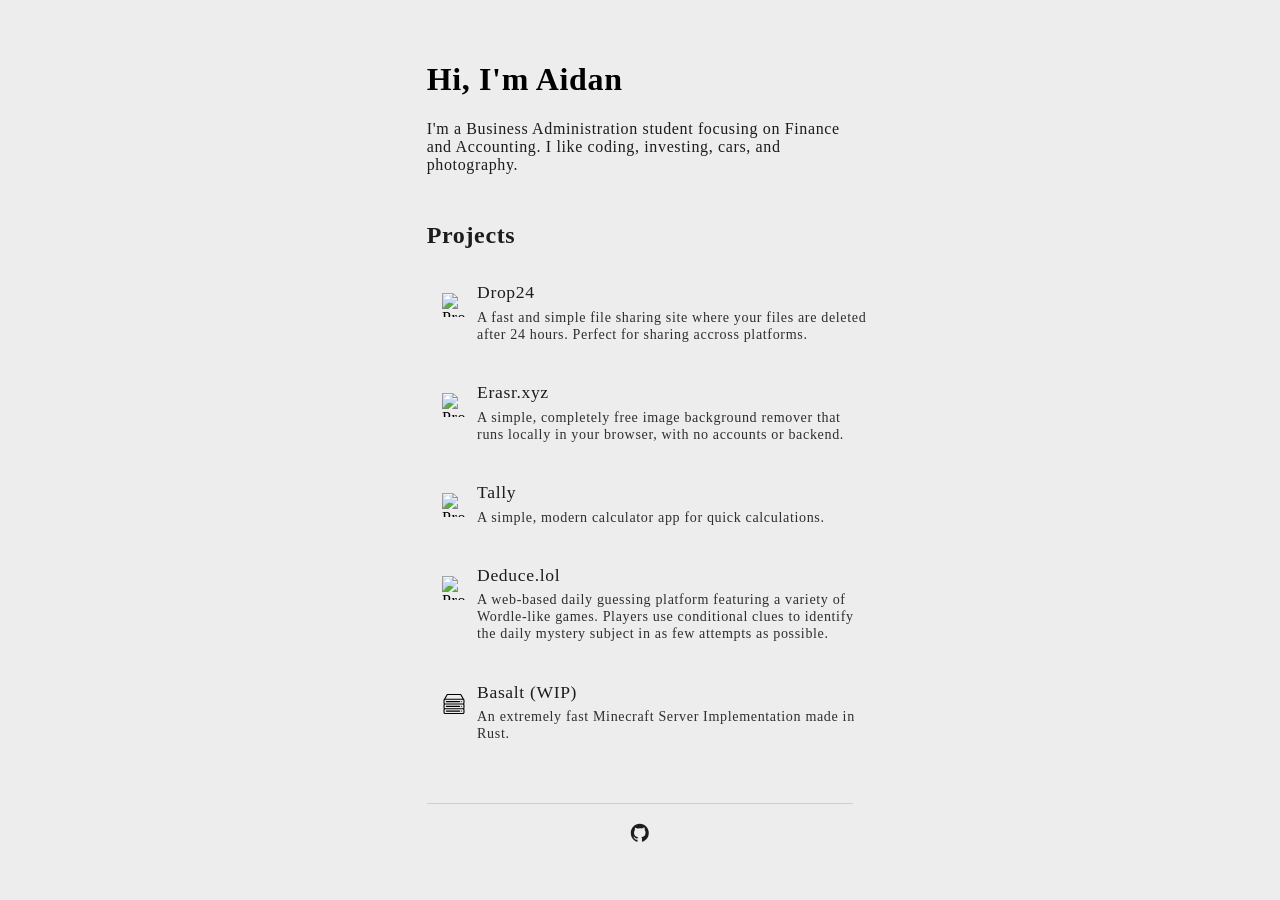
==== index.html @ 8d6f29f3 "Update project icon and remove resume link" ====
<!doctype html>
<html lang="en">
<head>
	<meta charset="UTF-8" />
	<meta name="viewport" content="width=device-width, initial-scale=1.0" />
	<title>Aidan Lando</title>
	<link rel="stylesheet" href="styles.css" />
</head>
<body>
	<header class="container">
		<h1>Hi, I'm Aidan</h1>
		<p class="description">I'm a Business Administration student focusing on Finance and Accounting. I like coding, investing, cars, and photography.</p>
    </header>

    <section class="container">
        <h2>Projects</h2>
		<ul class="project-list">
			<li class="project-item" onclick="location.href='https://drop24.app';" style="cursor: pointer;">
				<img class="project-icon" src="https://drop24.app/favicon.png" alt="Project icon" />
				<div class="project-text">
					<span class="project-name">Drop24</span>
					<p class="project-description">A fast and simple file sharing site where your files are deleted after 24 hours. Perfect for sharing accross platforms.</p>
				</div>
			</li>
			<li class="project-item" onclick="location.href='https://erasr.xyz';" style="cursor: pointer;">
				<img class="project-icon" src="https://erasr.xyz/favicon.svg" alt="Project icon" />
				<div class="project-text">
					<span class="project-name">Erasr.xyz</span>
					<p class="project-description">A simple, completely free image background remover that runs locally in your browser, with no accounts or backend.</p>
				</div>
			</li>
			<li class="project-item" onclick="location.href='https://aidan846.github.io/tally';" style="cursor: pointer;">
				<img class="project-icon" src="https://aidan846.github.io/tally/icon.svg" alt="Project icon" />
				<div class="project-text">
					<span class="project-name">Tally</span>
					<p class="project-description">A simple, modern calculator app for quick calculations.</p>
				</div>
			</li>
			<li class="project-item" onclick="location.href='https://deduce.lol';" style="cursor: pointer;">
				<img class="project-icon" src="https://deduce.lol/icon.png" alt="Project icon" />
				<div class="project-text">
					<span class="project-name">Deduce.lol</span>
					<p class="project-description">A web-based daily guessing platform featuring a variety of Wordle-like games. Players use conditional clues to identify the daily mystery subject in as few attempts as possible.</p>
				</div>
			</li>
			<li class="project-item" onclick="location.href='https://github.com/aidan846/Basalt';" style="cursor: pointer;">
				<img class="project-icon" src="icons/server.svg" alt="Project icon" />
				<div class="project-text">
					<span class="project-name">Basalt (WIP)</span>
					<p class="project-description">An extremely fast Minecraft Server Implementation made in Rust.</p>
				</div>
			</li>
        </ul>

        <br>
		<!--
        <div class="info-grid">
			<div>
				<h3 class="mini-heading">Skills</h3>
				<ul class="simple-list">
					<li>HTML/CSS</li>
					<li>Python</li>
					<li>Dynamics CRM & BC</li>
					<li>Financial Modeling</li>
					<li>Data Analysis</li>
				</ul>
			</div>
			<div>
				<h3 class="mini-heading">Certifications</h3>
				<ul class="simple-list">
					<li>Google Workspace</li>
					<li>Excel</li>
					<li>Intuit QuickBooks</li>
				</ul>
			</div>
		</div>
		-->
		
        <hr>

		<nav class="social-links" aria-label="External links">
			<a class="social-link" href="https://github.com/aidan846" target="_blank" rel="noopener noreferrer" aria-label="GitHub profile">
				<svg viewBox="0 0 24 24" role="img" aria-hidden="true">
					<path fill="currentColor" d="M12 2C6.48 2 2 6.59 2 12.25c0 4.53 2.87 8.38 6.84 9.74.5.1.68-.22.68-.49 0-.24-.01-1.04-.01-1.88-2.78.62-3.37-1.21-3.37-1.21-.46-1.2-1.11-1.52-1.11-1.52-.91-.64.07-.63.07-.63 1 .07 1.53 1.06 1.53 1.06.9 1.58 2.35 1.12 2.92.86.09-.67.35-1.12.63-1.37-2.22-.26-4.56-1.14-4.56-5.06 0-1.12.39-2.03 1.03-2.75-.1-.26-.45-1.3.1-2.72 0 0 .84-.28 2.75 1.05A9.32 9.32 0 0 1 12 6.84c.85 0 1.71.12 2.51.35 1.9-1.33 2.74-1.05 2.74-1.05.56 1.42.21 2.46.1 2.72.64.72 1.03 1.63 1.03 2.75 0 3.93-2.35 4.8-4.58 5.05.36.32.67.93.67 1.88 0 1.36-.01 2.45-.01 2.79 0 .27.18.59.69.49A10.25 10.25 0 0 0 22 12.25C22 6.59 17.52 2 12 2Z"/>
				</svg>
			</a>
			<!--<a class="social-link" href="#" aria-label="Resume">
				<svg viewBox="0 0 24 24" role="img" aria-hidden="true">
					<path fill="currentColor" d="M7 2h7l5 5v13a2 2 0 0 1-2 2H7a2 2 0 0 1-2-2V4a2 2 0 0 1 2-2Zm6 1.5V8h4.5L13 3.5ZM9 11h6v1.5H9V11Zm0 3h6v1.5H9V14Zm0 3h4v1.5H9V17Z"/>
				</svg>
			</a> -->
		</nav>
        
    </section>
	<script src="script.js" defer></script>
</body>
</html>
---- styles.css ----
:root {
    font-family: "205TF-Louize", "Instrument Serif", "plantijn", Georgia, serif;
    letter-spacing: 0.04em;
    background-color: #ededed;
}

.container {
    width: 33.33vw;
    margin: 0 auto;
    padding-top: 2rem;
}

h2 {
    font-family: "205TF-Louize", "Instrument Serif", "plantijn", Georgia, serif;
    font-weight: 700;
    font-size: 1.5rem;
    margin-top: 0;
    color: #1C1C1C;
}

.description {
    font-family: "Merriweather, Georgia, serif";
    font-weight: 300;
    font-size: 1rem;
    margin-top: 0;
    color: #1C1C1C;
}

.project-list {
    list-style: none;
    padding: 0;
    margin: 0;
}

.project-item {
    width: 100%;
    background: none;
    border-radius: 0.75rem;
    padding: 0.85rem 0.95rem;
    margin-bottom: 0.75rem;
    transition: background-color 0.2s ease;
    display: grid;
    grid-template-columns: 1.35rem 1fr;
    column-gap: 0.85rem;
    align-items: start;
}

.project-item:hover,
.project-item:focus-within {
    background: #e9e9e9;
}

.project-icon {
    width: 1.5rem;
    height: 1.5rem;
    object-fit: contain;
    margin-top: 50%;
}

.project-text {
    min-width: 0;
}

.project-name {
    font-family: "Merriweather", Georgia, serif;
    font-size: 1.1rem;
    font-weight: 400;
    color: #1C1C1C;
    display: block;
}

.project-description {
    margin: 0.35rem 0 0;
    font-family: "Merriweather", Georgia, serif;
    font-size: 0.88rem;
    font-weight: 300;
    color: #2f2f2f;
}

.info-grid {
    display: grid;
    grid-template-columns: 1fr 1fr;
    gap: 1rem;
    margin: 0.4rem 0 1rem;
}

.mini-heading {
    margin: 0 0 0.45rem;
    font-family: "Merriweather", Georgia, serif;
    font-size: 0.98rem;
    font-weight: 600;
    color: #1c1c1c;
}

.simple-list {
    margin: 0;
    padding-left: 1rem;
    font-family: "Merriweather", Georgia, serif;
    font-size: 0.9rem;
    color: #2f2f2f;
}

.simple-list li {
    margin: 0.2rem 0;
}

hr {
    border: 0;
    border-top: 1px solid #cfcfcf;
    margin: 1.1rem 0 0.8rem;
}

.social-links {
    display: flex;
    justify-content: center;
    align-items: center;
    gap: 1rem;
    margin-bottom: 0.75rem;
}

.social-link {
    width: 2rem;
    height: 2rem;
    border-radius: 0.5rem;
    display: inline-flex;
    align-items: center;
    justify-content: center;
    color: #1c1c1c;
    text-decoration: none;
    transition: background-color 0.2s ease, color 0.2s ease;
}

.social-link svg {
    width: 1.35rem;
    height: 1.35rem;
}

.social-link:hover,
.social-link:focus-visible {
    background-color: #e9e9e9;
    color: #000;
}

@media (max-width: 900px) {
    .container {
        width: min(92vw, 36rem);
    }

    .info-grid {
        grid-template-columns: 1fr;
        gap: 0.7rem;
    }
}
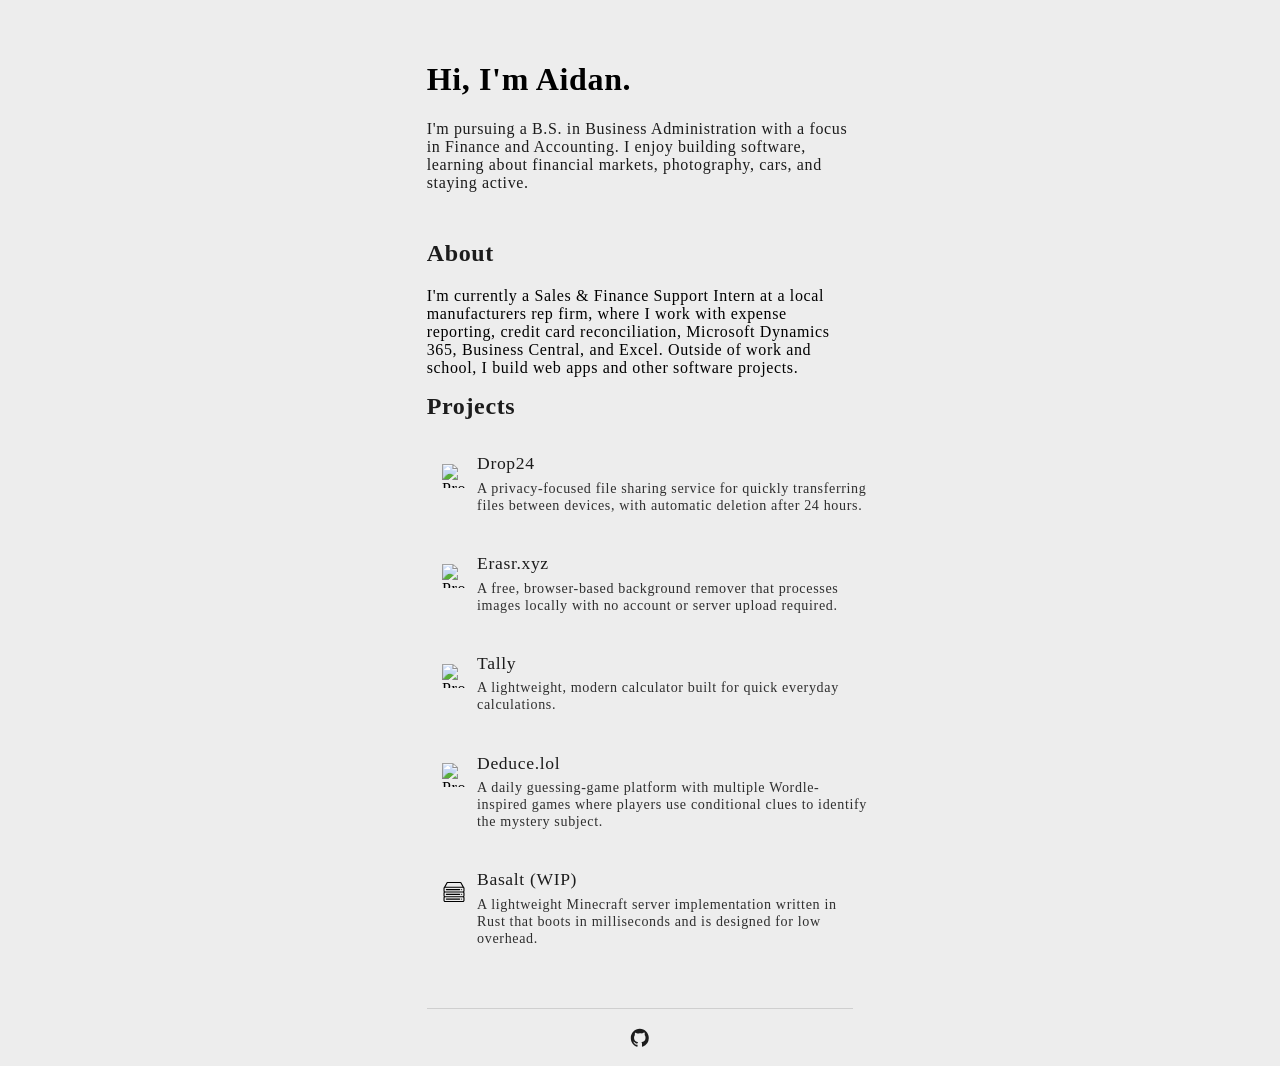
==== commit 0fd114c2: "Major Revisions to many sections. Updated project descriptions for clarity and detail." ====
--- a/index.html
+++ b/index.html
@@ -8,46 +8,65 @@
 </head>
 <body>
 	<header class="container">
-		<h1>Hi, I'm Aidan</h1>
-		<p class="description">I'm a Business Administration student focusing on Finance and Accounting. I like coding, investing, cars, and photography.</p>
+		<h1>Hi, I'm Aidan.</h1>
+		<p class="description">
+			I'm pursuing a B.S. in Business Administration with a focus in Finance and Accounting. I enjoy building software, learning about financial markets, photography, cars, and staying active.
+		</p>
     </header>
 
+	
+
     <section class="container">
+		<h2>About</h2>
+	    <p>
+	        I'm currently a Sales & Finance Support Intern at a local manufacturers rep firm, where I work with expense reporting, credit card reconciliation, Microsoft Dynamics 365, Business Central, and Excel. Outside of work and school, I build web apps and other software projects.
+	    </p>
+		
         <h2>Projects</h2>
 		<ul class="project-list">
 			<li class="project-item" onclick="location.href='https://drop24.app';" style="cursor: pointer;">
 				<img class="project-icon" src="https://drop24.app/favicon.png" alt="Project icon" />
 				<div class="project-text">
 					<span class="project-name">Drop24</span>
-					<p class="project-description">A fast and simple file sharing site where your files are deleted after 24 hours. Perfect for sharing accross platforms.</p>
+					<p class="project-description">
+						A privacy-focused file sharing service for quickly transferring files between devices, with automatic deletion after 24 hours.
+					</p>
 				</div>
 			</li>
 			<li class="project-item" onclick="location.href='https://erasr.xyz';" style="cursor: pointer;">
 				<img class="project-icon" src="https://erasr.xyz/favicon.svg" alt="Project icon" />
 				<div class="project-text">
 					<span class="project-name">Erasr.xyz</span>
-					<p class="project-description">A simple, completely free image background remover that runs locally in your browser, with no accounts or backend.</p>
+					<p class="project-description">
+						A free, browser-based background remover that processes images locally with no account or server upload required.
+					</p>
 				</div>
 			</li>
 			<li class="project-item" onclick="location.href='https://aidan846.github.io/tally';" style="cursor: pointer;">
 				<img class="project-icon" src="https://aidan846.github.io/tally/icon.svg" alt="Project icon" />
 				<div class="project-text">
 					<span class="project-name">Tally</span>
-					<p class="project-description">A simple, modern calculator app for quick calculations.</p>
+					<p class="project-description">
+						A lightweight, modern calculator built for quick everyday calculations.
+					</p>
 				</div>
 			</li>
 			<li class="project-item" onclick="location.href='https://deduce.lol';" style="cursor: pointer;">
 				<img class="project-icon" src="https://deduce.lol/icon.png" alt="Project icon" />
 				<div class="project-text">
 					<span class="project-name">Deduce.lol</span>
-					<p class="project-description">A web-based daily guessing platform featuring a variety of Wordle-like games. Players use conditional clues to identify the daily mystery subject in as few attempts as possible.</p>
+					<p class="project-description">
+						A daily guessing-game platform with multiple Wordle-inspired games where players use conditional clues to identify the mystery subject.	
+					</p>
 				</div>
 			</li>
 			<li class="project-item" onclick="location.href='https://github.com/aidan846/Basalt';" style="cursor: pointer;">
 				<img class="project-icon" src="icons/server.svg" alt="Project icon" />
 				<div class="project-text">
 					<span class="project-name">Basalt (WIP)</span>
-					<p class="project-description">An extremely fast Minecraft Server Implementation made in Rust.</p>
+					<p class="project-description">
+						A lightweight Minecraft server implementation written in Rust that boots in milliseconds and is designed for low overhead.
+					</p>
 				</div>
 			</li>
         </ul>
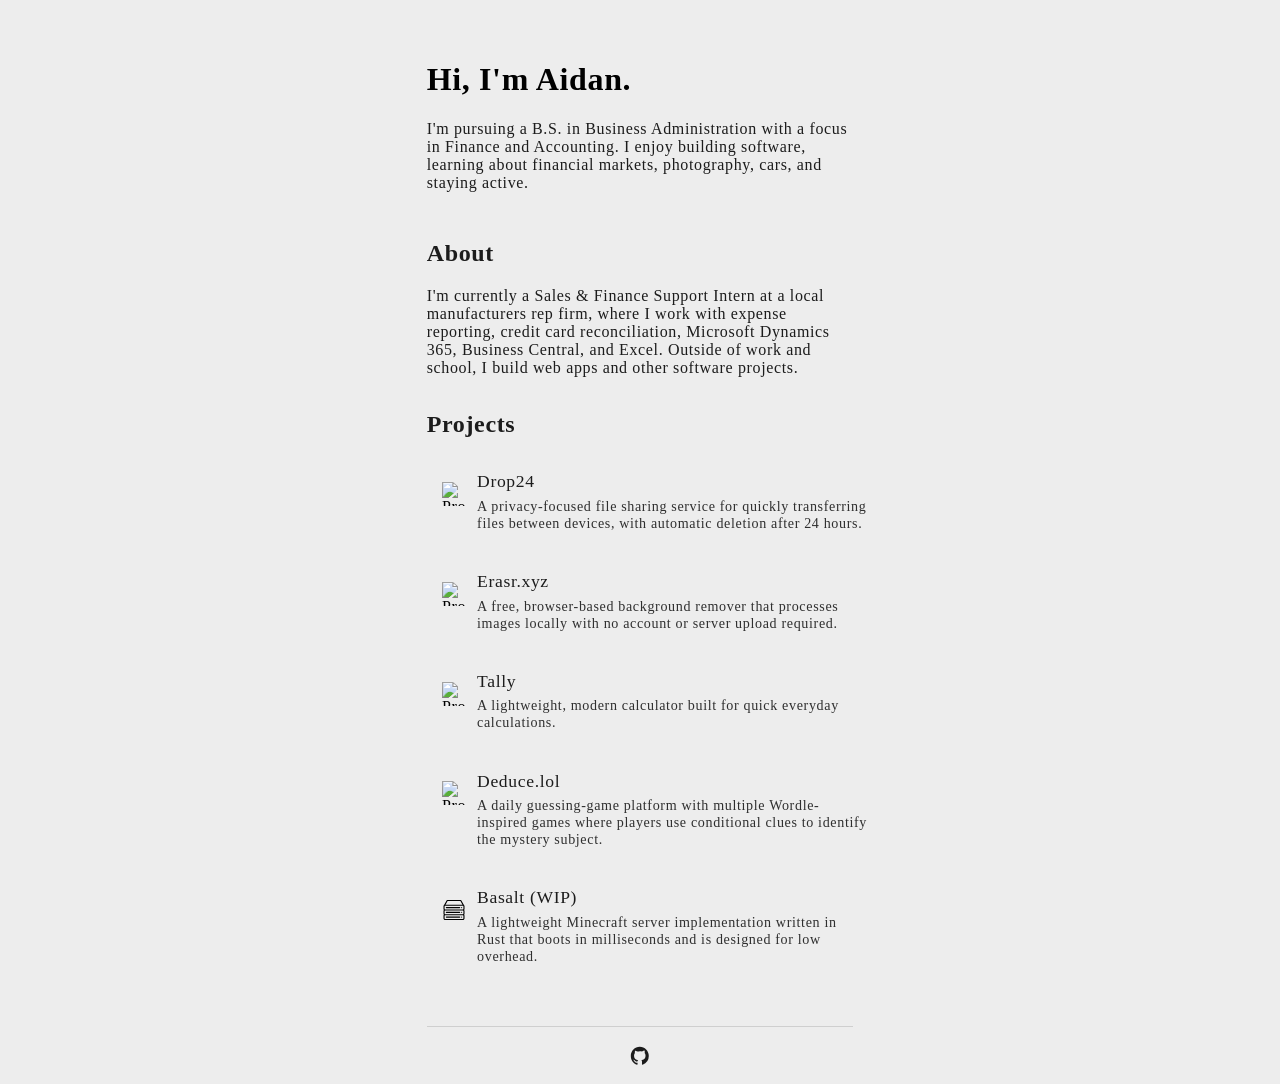
==== commit 0721a6e9: "Add class to paragraph in About section" ====
--- a/index.html
+++ b/index.html
@@ -18,10 +18,10 @@
 
     <section class="container">
 		<h2>About</h2>
-	    <p>
+	    <p class="description">
 	        I'm currently a Sales & Finance Support Intern at a local manufacturers rep firm, where I work with expense reporting, credit card reconciliation, Microsoft Dynamics 365, Business Central, and Excel. Outside of work and school, I build web apps and other software projects.
 	    </p>
-		
+		<br>
         <h2>Projects</h2>
 		<ul class="project-list">
 			<li class="project-item" onclick="location.href='https://drop24.app';" style="cursor: pointer;">
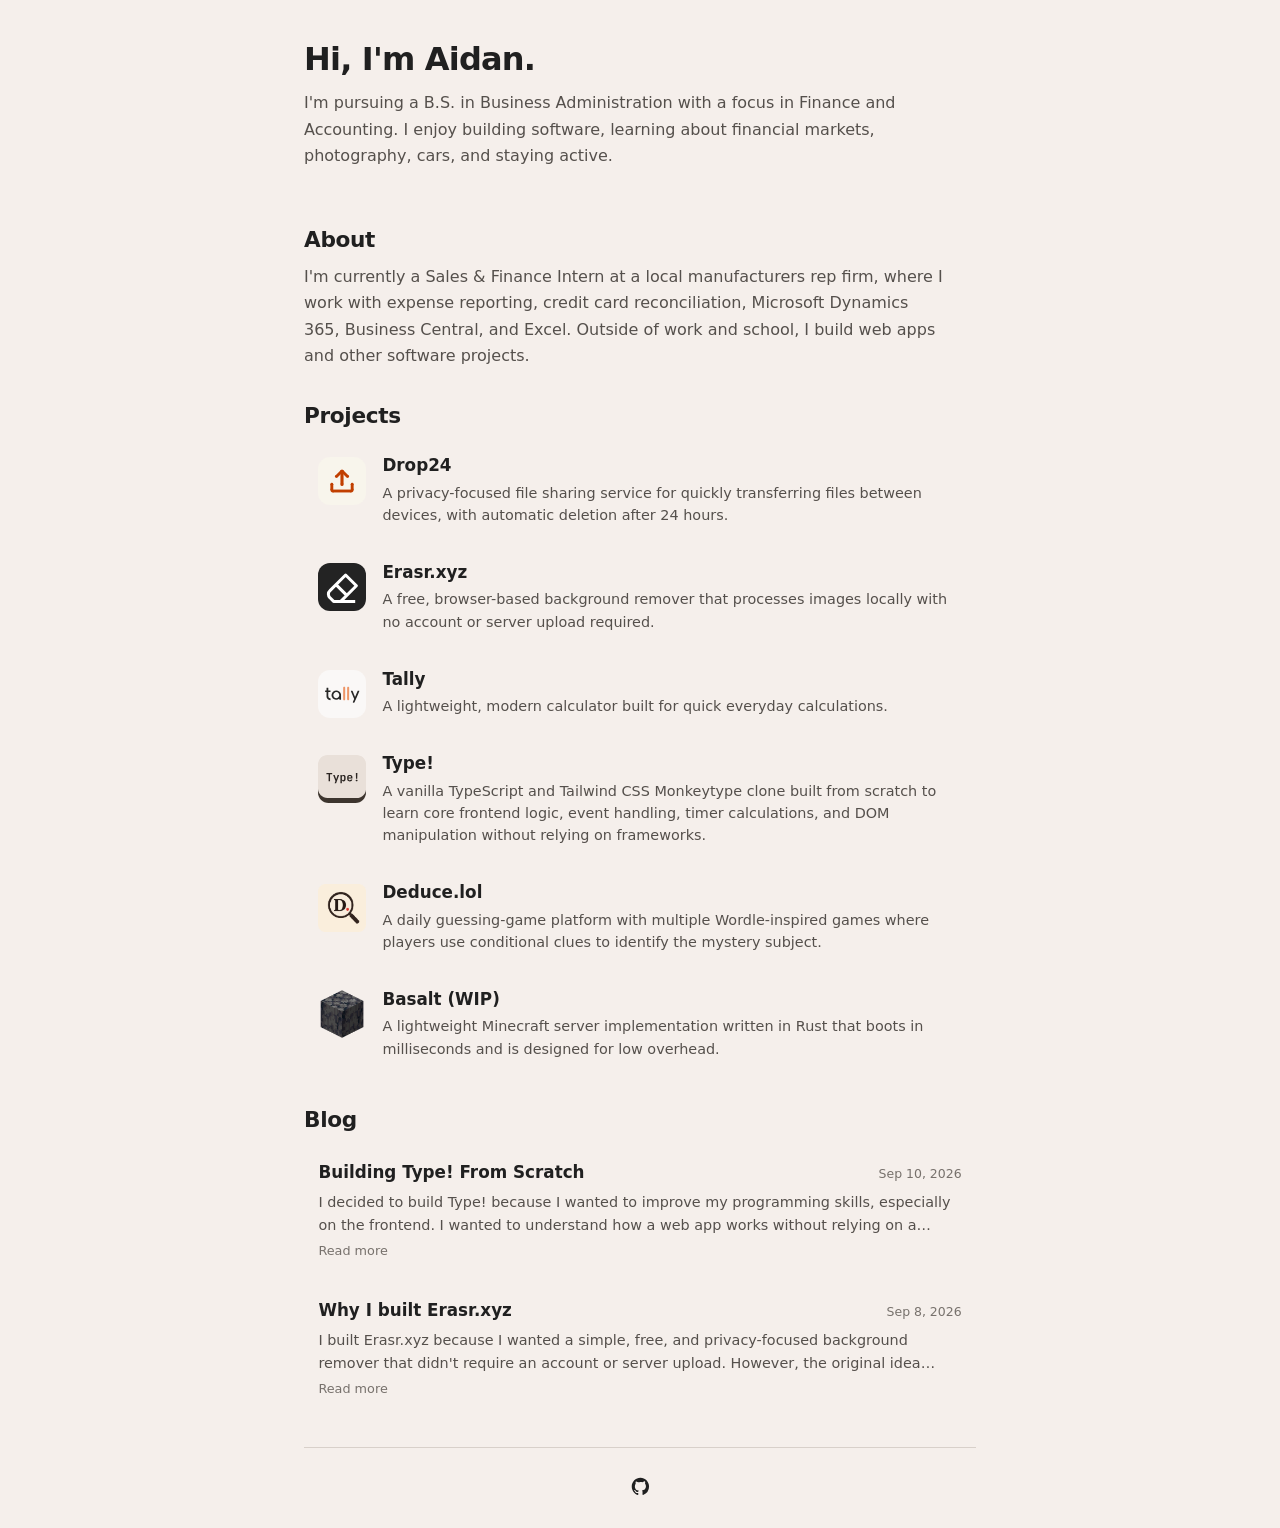
==== commit f70b1852: "Update page theme, and add proper icons instead of fetching from the sites." ====
--- a/index.html
+++ b/index.html
@@ -14,18 +14,16 @@
 		</p>
     </header>
 
-	
-
     <section class="container">
 		<h2>About</h2>
 	    <p class="description">
-	        I'm currently a Sales & Finance Support Intern at a local manufacturers rep firm, where I work with expense reporting, credit card reconciliation, Microsoft Dynamics 365, Business Central, and Excel. Outside of work and school, I build web apps and other software projects.
+	        I'm currently a Sales & Finance Intern at a local manufacturers rep firm, where I work with expense reporting, credit card reconciliation, Microsoft Dynamics 365, Business Central, and Excel. Outside of work and school, I build web apps and other software projects.
 	    </p>
-		<br>
+		
         <h2>Projects</h2>
 		<ul class="project-list">
-			<li class="project-item" onclick="location.href='https://drop24.app';" style="cursor: pointer;">
-				<img class="project-icon" src="https://drop24.app/favicon.png" alt="Project icon" />
+			<li class="project-item" onclick="window.open('https://drop24.app', '_blank');" style="cursor: pointer;">
+				<img class="project-icon" src="icons/drop24.svg" alt="Project icon" />
 				<div class="project-text">
 					<span class="project-name">Drop24</span>
 					<p class="project-description">
@@ -33,8 +31,8 @@
 					</p>
 				</div>
 			</li>
-			<li class="project-item" onclick="location.href='https://erasr.xyz';" style="cursor: pointer;">
-				<img class="project-icon" src="https://erasr.xyz/favicon.svg" alt="Project icon" />
+			<li class="project-item" onclick="window.open('https://erasr.xyz', '_blank');" style="cursor: pointer;">
+				<img class="project-icon" src="icons/erasr.svg" alt="Project icon" />
 				<div class="project-text">
 					<span class="project-name">Erasr.xyz</span>
 					<p class="project-description">
@@ -42,8 +40,8 @@
 					</p>
 				</div>
 			</li>
-			<li class="project-item" onclick="location.href='https://aidan846.github.io/tally';" style="cursor: pointer;">
-				<img class="project-icon" src="https://aidan846.github.io/tally/icon.svg" alt="Project icon" />
+			<li class="project-item" onclick="window.open('https://aidan846.github.io/tally', '_blank');" style="cursor: pointer;">
+				<img class="project-icon" src="icons/tally.svg" alt="Project icon" />
 				<div class="project-text">
 					<span class="project-name">Tally</span>
 					<p class="project-description">
@@ -51,8 +49,17 @@
 					</p>
 				</div>
 			</li>
-			<li class="project-item" onclick="location.href='https://deduce.lol';" style="cursor: pointer;">
-				<img class="project-icon" src="https://deduce.lol/icon.png" alt="Project icon" />
+			<li class="project-item" onclick="window.open('https://aidan846.github.io/Type/', '_blank');" style="cursor: pointer;">
+				<img class="project-icon" src="icons/type.svg" alt="Project icon" />
+				<div class="project-text">
+					<span class="project-name">Type!</span>
+					<p class="project-description">
+						A vanilla TypeScript and Tailwind CSS Monkeytype clone built from scratch to learn core frontend logic, event handling, timer calculations, and DOM manipulation without relying on frameworks.
+					</p>
+				</div>
+			</li>
+			<li class="project-item" onclick="window.open('https://deduce.lol', '_blank');" style="cursor: pointer;">
+				<img class="project-icon" src="icons/deduce.png" alt="Project icon" />
 				<div class="project-text">
 					<span class="project-name">Deduce.lol</span>
 					<p class="project-description">
@@ -60,8 +67,8 @@
 					</p>
 				</div>
 			</li>
-			<li class="project-item" onclick="location.href='https://github.com/aidan846/Basalt';" style="cursor: pointer;">
-				<img class="project-icon" src="icons/server.svg" alt="Project icon" />
+			<li class="project-item" /*onclick="window.open('https://github.com/aidan846/Basalt', '_blank');*/" style="cursor: pointer;">
+				<img class="project-icon" src="icons/basalt.png" alt="Project icon" />
 				<div class="project-text">
 					<span class="project-name">Basalt (WIP)</span>
 					<p class="project-description">
@@ -71,7 +78,55 @@
 			</li>
         </ul>
 
-        <br>
+        
+		<h2>Blog</h2>
+		<ul class="blog-list">
+			<li class="blog-item">
+				<div class="blog-header">
+					<span class="blog-title">Building Type! From Scratch</span>
+					<span class="blog-date">Sep 10, 2026</span>
+				</div>
+				<p class="blog-text">I decided to build Type! because I wanted to improve my programming skills, especially on the frontend. I wanted to understand how a web app works without relying on a frontend framework, and a typing game seemed like a fun project that would force me to work with real-time input, timers, state, and DOM updates.
+
+					For this project, I tried to work through the implementation myself instead of having AI generate the application for me. Most problems were solved through testing, debugging, documentation, and research. When I got stuck, I used AI more like a tutor by asking for explanations, hints, or the next step rather than complete solutions. I also used it for less important parts of the project, such as generating color schemes for the theme selector.
+
+					Building this has helped me get more comfortable with TypeScript, event listeners, DOM manipulation, localStorage, timers, and keeping application state organized. More importantly, it gave me a better understanding of how the different pieces of a frontend application work together without a framework handling those details for me.
+				</p>
+				
+				<button class="blog-toggle" type="button">
+					Read more
+				</button>
+			</li>
+			<li class="blog-item">
+				<div class="blog-header">
+					<span class="blog-title">Why I built Erasr.xyz</span>
+					<span class="blog-date">Sep 8, 2026</span>
+				</div>
+				<p class="blog-text">I built Erasr.xyz because I wanted a simple, free, and privacy-focused background remover that didn't require an account or server upload. However, the original idea didn't actually come from a problem I was trying to solve myself.
+
+					A day before publishing it, I was scrolling on my phone and came across a video complaining that the popular background removal service remove.bg was being bought by Canva and would eventually cost money. I didn't fact-check the claim, but I jokingly left a comment saying, "i will code a free replacement and report back."
+
+					The next time I opened the app, the comment had around 3,000 likes. At that point, it looked like I actually had to make it.
+
+					Since then, the comment has grown to well over 16,000 likes and more than 150 replies, with people asking for the site and saying they would actually use something like it. I built and released Erasr.xyz that night, and it quickly received hundreds, and eventually up to 2500 visits, with people actively using the site.
+
+					That was probably the coolest part of the project for me. It didn't make me any money, but something I made was actually useful to thousands of people. A lot of my personal projects come from small problems I run into myself, so seeing complete strangers use something I built was a completely different experience.
+
+					Because I wanted to get the site working and released while the original post was still getting attention, I can't take full credit for all of the code behind Erasr.xyz. I used AI to help develop it within the short timeframe, particularly for the actual background removal implementation. I helped design the overall layout, theming, and user experience myself, taking some inspiration from the simple design of this portfolio. I also handled deployment through Vercel, along with debugging and testing the site with around 20 different images and settings to make sure it worked reliably.
+
+					One of the main goals was to keep the site completely local. Erasr.xyz doesn't need accounts, a database, or a backend for processing images. Instead, the background removal models run directly inside the user's browser. The fast model is small enough to be shipped with the site, while the higher-quality model is downloaded when needed and cached by the browser so it doesn't need to be downloaded every time.
+
+					The background removal itself uses open-source machine learning models and browser-based libraries to process the image locally. This means an image doesn't need to be uploaded to my server or processed somewhere else. Once the site and model are loaded, the actual processing happens on the user's own device.
+
+					Building Erasr.xyz was a very different experience from some of my other projects. It was less about slowly learning every part of the project and more about taking an unexpected idea, building something functional as quickly as possible, testing it, deploying it, and watching real people use it. It showed me how quickly a small idea can turn into something useful when there is actually a demand for it.
+				</p>
+				
+				<button class="blog-toggle" type="button">
+					Read more
+				</button>
+			</li>
+        </ul>
+		
 		<!--
         <div class="info-grid">
 			<div>
--- a/styles.css
+++ b/styles.css
@@ -1,30 +1,77 @@
 :root {
-    font-family: "205TF-Louize", "Instrument Serif", "plantijn", Georgia, serif;
-    letter-spacing: 0.04em;
-    background-color: #ededed;
+    --text-font: system-ui, -apple-system, BlinkMacSystemFont, "Segoe UI", Roboto, sans-serif;
+
+    --bg: #f5efeb;
+    --text: #202020;
+    --text-secondary: #55504c;
+    --text-muted: #77716c;
+    --hover: #ebe4df;
+    --border: #d8d0ca;
+
+    font-family: var(--text-font);
+    background-color: var(--bg);
+    color: var(--text);
+}
+
+* {
+    box-sizing: border-box;
+}
+
+body {
+    margin: 0;
+    line-height: 1.6;
 }
 
 .container {
-    width: 33.33vw;
+    width: min(90vw, 42rem);
     margin: 0 auto;
-    padding-top: 2rem;
+    padding-top: 2.5rem;
+}
+
+header.container {
+    padding-top: 2.5rem;
+}
+
+section.container {
+    padding-top: 1.5rem;
+}
+
+/* ---------- Headings ---------- */
+
+h1 {
+    margin: 0 0 0.75rem;
+    font-size: 2rem;
+    font-weight: 700;
+    line-height: 1.2;
+    letter-spacing: -0.025em;
+    color: var(--text);
 }
 
 h2 {
-    font-family: "205TF-Louize", "Instrument Serif", "plantijn", Georgia, serif;
-    font-weight: 700;
-    font-size: 1.5rem;
-    margin-top: 0;
-    color: #1C1C1C;
-}
+    margin: 0 0 0.65rem;
+    font-size: 1.35rem;
+    font-weight: 650;
+    line-height: 1.3;
+    letter-spacing: -0.015em;
+    color: var(--text);
+}
+
+section h2 {
+    margin-top: 2rem;
+}
+
+/* ---------- General Text ---------- */
 
 .description {
-    font-family: "Merriweather, Georgia, serif";
-    font-weight: 300;
+    margin: 0;
+    max-width: 40rem;
     font-size: 1rem;
-    margin-top: 0;
-    color: #1C1C1C;
-}
+    font-weight: 400;
+    line-height: 1.65;
+    color: var(--text-secondary);
+}
+
+/* ---------- Projects ---------- */
 
 .project-list {
     list-style: none;
@@ -34,27 +81,31 @@
 
 .project-item {
     width: 100%;
-    background: none;
-    border-radius: 0.75rem;
-    padding: 0.85rem 0.95rem;
-    margin-bottom: 0.75rem;
-    transition: background-color 0.2s ease;
+    padding: 0.9rem;
+    margin-bottom: 0.35rem;
+
     display: grid;
-    grid-template-columns: 1.35rem 1fr;
-    column-gap: 0.85rem;
+    grid-template-columns: auto 1fr;
+    column-gap: 1rem;
     align-items: start;
+
+    border-radius: 0.65rem;
+
+    transition:
+        background-color 0.15s ease,
+        transform 0.15s ease;
 }
 
 .project-item:hover,
 .project-item:focus-within {
-    background: #e9e9e9;
+    background-color: var(--hover);
 }
 
 .project-icon {
-    width: 1.5rem;
-    height: 1.5rem;
+    width: 3rem;
+    height: 3rem;
     object-fit: contain;
-    margin-top: 50%;
+    margin-top: 0.15rem;
 }
 
 .project-text {
@@ -62,92 +113,218 @@
 }
 
 .project-name {
-    font-family: "Merriweather", Georgia, serif;
-    font-size: 1.1rem;
+    display: block;
+
+    font-size: 1.05rem;
+    font-weight: 600;
+    line-height: 1.4;
+
+    color: var(--text);
+}
+
+.project-description {
+    margin: 0.25rem 0 0;
+
+    font-size: 0.9rem;
     font-weight: 400;
-    color: #1C1C1C;
-    display: block;
-}
-
-.project-description {
-    margin: 0.35rem 0 0;
-    font-family: "Merriweather", Georgia, serif;
-    font-size: 0.88rem;
-    font-weight: 300;
-    color: #2f2f2f;
-}
+    line-height: 1.55;
+
+    color: var(--text-secondary);
+}
+
+/* ---------- Info ---------- */
 
 .info-grid {
     display: grid;
     grid-template-columns: 1fr 1fr;
-    gap: 1rem;
-    margin: 0.4rem 0 1rem;
+    gap: 1.5rem;
+
+    margin: 0.5rem 0 1rem;
 }
 
 .mini-heading {
-    margin: 0 0 0.45rem;
-    font-family: "Merriweather", Georgia, serif;
-    font-size: 0.98rem;
+    margin: 0 0 0.4rem;
+
+    font-size: 0.95rem;
     font-weight: 600;
-    color: #1c1c1c;
+
+    color: var(--text);
 }
 
 .simple-list {
     margin: 0;
     padding-left: 1rem;
-    font-family: "Merriweather", Georgia, serif;
+
     font-size: 0.9rem;
-    color: #2f2f2f;
+    line-height: 1.6;
+
+    color: var(--text-secondary);
 }
 
 .simple-list li {
-    margin: 0.2rem 0;
-}
+    margin: 0.15rem 0;
+}
+
+/* ---------- Divider ---------- */
 
 hr {
     border: 0;
-    border-top: 1px solid #cfcfcf;
-    margin: 1.1rem 0 0.8rem;
-}
+    border-top: 1px solid var(--border);
+    margin: 2rem 0 1.25rem;
+}
+
+/* ---------- Socials ---------- */
 
 .social-links {
     display: flex;
     justify-content: center;
     align-items: center;
-    gap: 1rem;
-    margin-bottom: 0.75rem;
+
+    gap: 0.75rem;
+    margin-bottom: 1.5rem;
 }
 
 .social-link {
-    width: 2rem;
-    height: 2rem;
+    width: 2.25rem;
+    height: 2.25rem;
+
     border-radius: 0.5rem;
+
     display: inline-flex;
     align-items: center;
     justify-content: center;
-    color: #1c1c1c;
+
+    color: var(--text);
     text-decoration: none;
-    transition: background-color 0.2s ease, color 0.2s ease;
+
+    transition:
+        background-color 0.15s ease,
+        color 0.15s ease;
 }
 
 .social-link svg {
-    width: 1.35rem;
-    height: 1.35rem;
+    width: 1.3rem;
+    height: 1.3rem;
 }
 
 .social-link:hover,
 .social-link:focus-visible {
-    background-color: #e9e9e9;
+    background-color: var(--hover);
     color: #000;
 }
 
-@media (max-width: 900px) {
+/* ---------- Blog ---------- */
+
+.blog-list {
+    list-style: none;
+    padding: 0;
+    margin: 0;
+}
+
+.blog-item {
+    width: 100%;
+
+    padding: 0.9rem;
+    margin-bottom: 0.35rem;
+
+    border-radius: 0.65rem;
+
+    cursor: pointer;
+
+    transition: background-color 0.15s ease;
+}
+
+.blog-item:hover {
+    background-color: var(--hover);
+}
+
+.blog-header {
+    display: flex;
+    justify-content: space-between;
+    align-items: baseline;
+
+    gap: 1rem;
+}
+
+.blog-title {
+    font-family: var(--text-font);
+    font-size: 1.05rem;
+    font-weight: 600;
+
+    color: var(--text);
+}
+
+.blog-date {
+    font-family: var(--text-font);
+    font-size: 0.78rem;
+    font-weight: 400;
+
+    color: var(--text-muted);
+    white-space: nowrap;
+}
+
+.blog-text {
+    margin: 0.3rem 0 0;
+
+    font-family: var(--text-font);
+    font-size: 0.9rem;
+    font-weight: 400;
+    line-height: 1.6;
+
+    color: var(--text-secondary);
+
+    display: -webkit-box;
+    -webkit-line-clamp: 2;
+    -webkit-box-orient: vertical;
+
+    overflow: hidden;
+    white-space: pre-line;
+}
+
+.blog-item.expanded .blog-text {
+    display: block;
+    white-space: pre-line;
+}
+
+.blog-toggle {
+    margin-top: 0.4rem;
+    padding: 0;
+
+    border: 0;
+    background: none;
+
+    font-family: var(--text-font);
+    font-size: 0.8rem;
+    font-weight: 500;
+
+    color: var(--text-muted);
+
+    cursor: pointer;
+}
+
+.blog-toggle:hover {
+    color: var(--text);
+}
+
+/* ---------- Mobile ---------- */
+
+@media (max-width: 600px) {
     .container {
-        width: min(92vw, 36rem);
+        width: 90vw;
+        padding-top: 2rem;
+    }
+
+    h1 {
+        font-size: 1.75rem;
+    }
+
+    .blog-header {
+        flex-direction: column;
+        gap: 0.1rem;
     }
 
     .info-grid {
         grid-template-columns: 1fr;
-        gap: 0.7rem;
+        gap: 1rem;
     }
 }
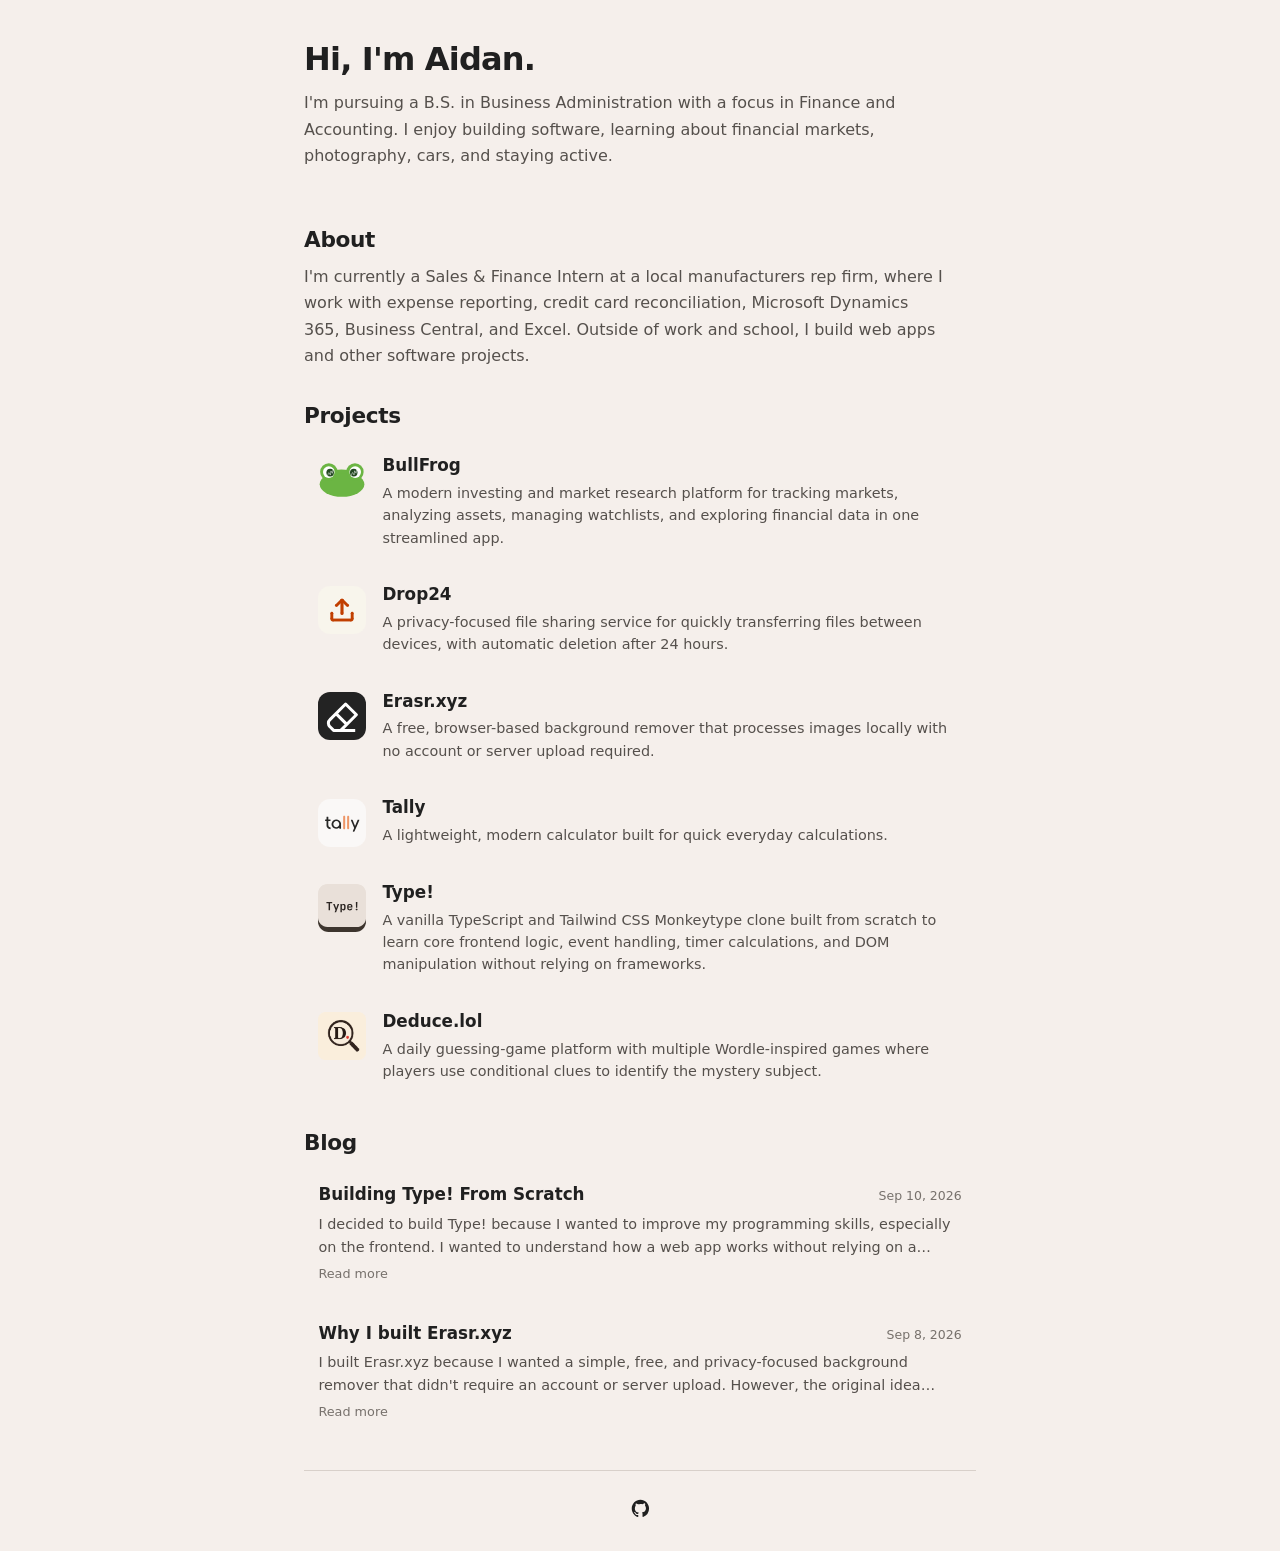
==== commit 3744882a: "Add BullFrog project to project list" ====
--- a/index.html
+++ b/index.html
@@ -4,6 +4,7 @@
 	<meta charset="UTF-8" />
 	<meta name="viewport" content="width=device-width, initial-scale=1.0" />
 	<title>Aidan Lando</title>
+	<link rel="icon" type="image/svg+xml" href="icons/favicon.svg">
 	<link rel="stylesheet" href="styles.css" />
 </head>
 <body>
@@ -22,7 +23,16 @@
 		
         <h2>Projects</h2>
 		<ul class="project-list">
-			<li class="project-item" onclick="window.open('https://drop24.app', '_blank');" style="cursor: pointer;">
+			<li class="project-item" onclick="window.open('https://tradebullfrog.com/', '_blank');" style="cursor: pointer;">
+				<img class="project-icon" src="icons/bullfrog.svg" alt="Project icon" />
+				<div class="project-text">
+					<span class="project-name">BullFrog</span>
+					<p class="project-description">
+						A modern investing and market research platform for tracking markets, analyzing assets, managing watchlists, and exploring financial data in one streamlined app.
+					</p>
+				</div>
+			</li>
+			<li class="project-item" onclick="window.open('https://aidan846.github.io/drop24-site/', '_blank');" style="cursor: pointer;">
 				<img class="project-icon" src="icons/drop24.svg" alt="Project icon" />
 				<div class="project-text">
 					<span class="project-name">Drop24</span>
@@ -64,15 +74,6 @@
 					<span class="project-name">Deduce.lol</span>
 					<p class="project-description">
 						A daily guessing-game platform with multiple Wordle-inspired games where players use conditional clues to identify the mystery subject.	
-					</p>
-				</div>
-			</li>
-			<li class="project-item" /*onclick="window.open('https://github.com/aidan846/Basalt', '_blank');*/" style="cursor: pointer;">
-				<img class="project-icon" src="icons/basalt.png" alt="Project icon" />
-				<div class="project-text">
-					<span class="project-name">Basalt (WIP)</span>
-					<p class="project-description">
-						A lightweight Minecraft server implementation written in Rust that boots in milliseconds and is designed for low overhead.
 					</p>
 				</div>
 			</li>
--- a/styles.css
+++ b/styles.css
@@ -13,6 +13,11 @@
     color: var(--text);
 }
 
+img.favicon, svg {
+  image-rendering: pixelated; /* Chrome, Edge, Safari */
+  image-rendering: crisp-edges; /* Firefox */
+}
+
 * {
     box-sizing: border-box;
 }
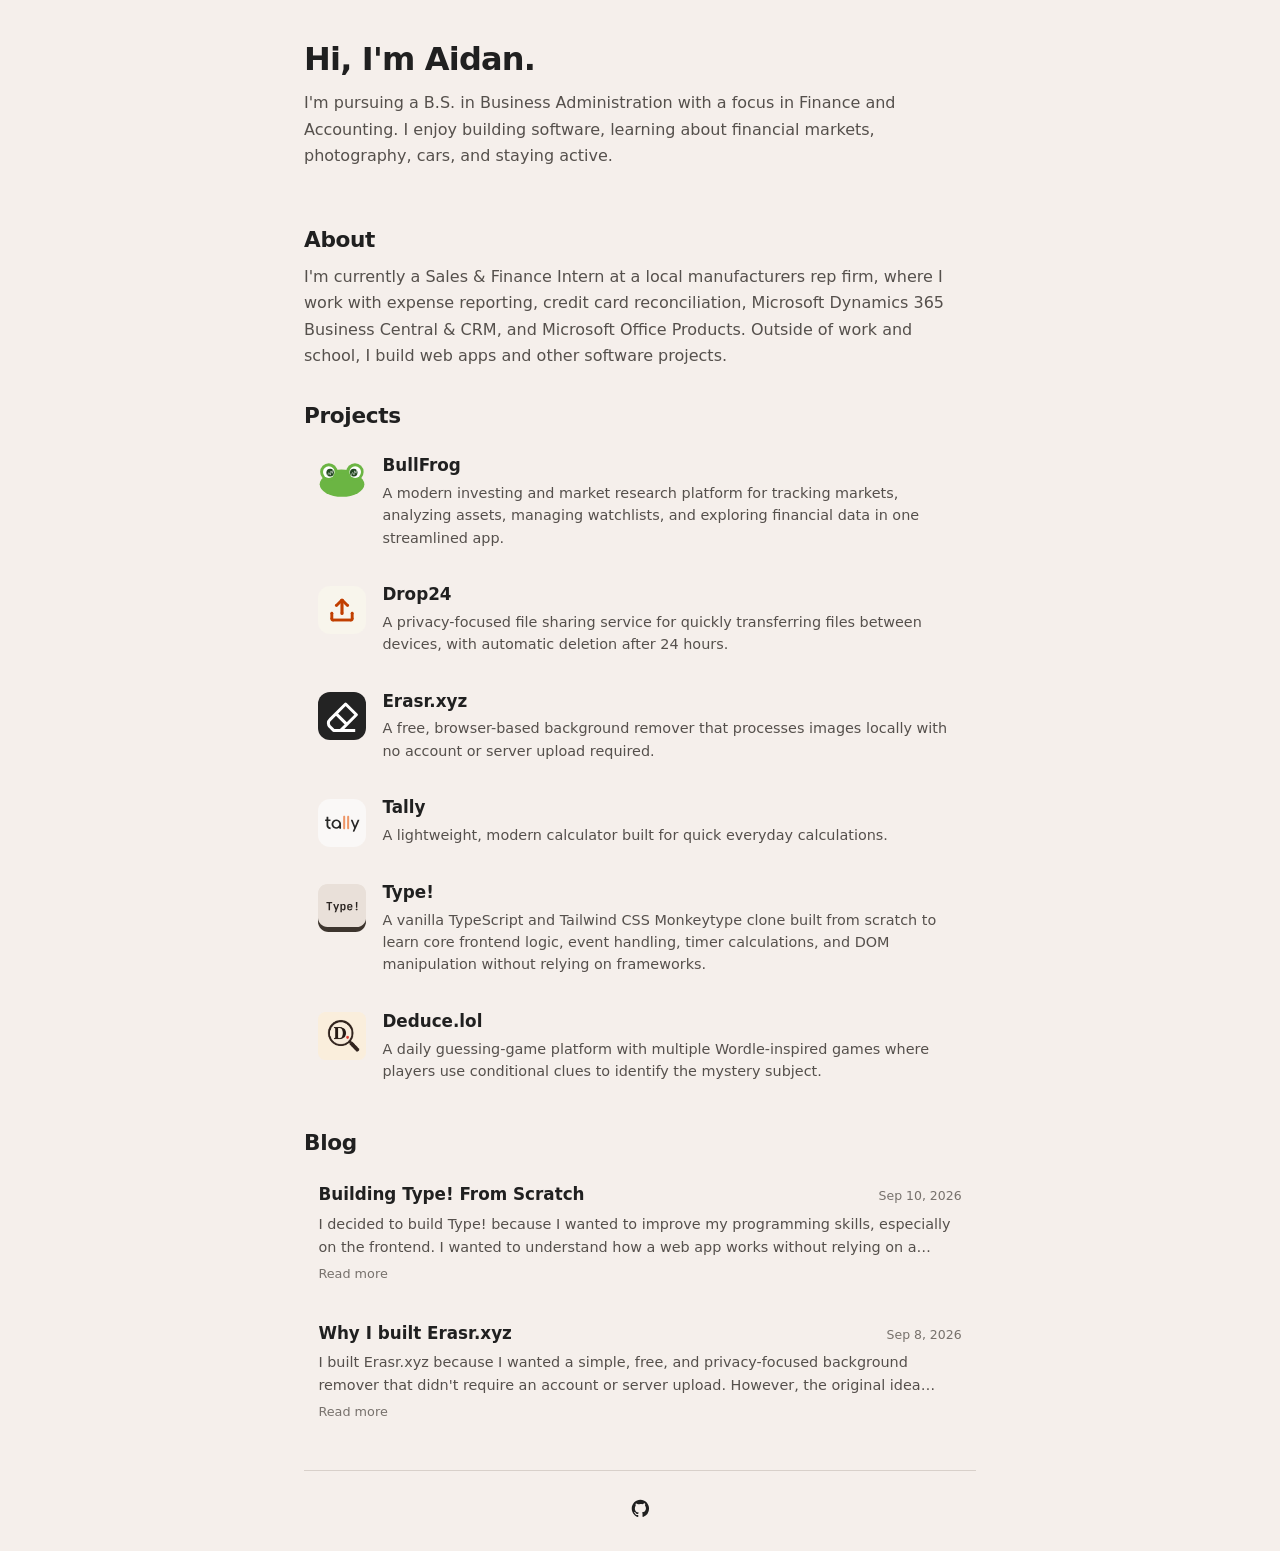
==== commit 4f481c92: "Fix job description in index.html" ====
--- a/index.html
+++ b/index.html
@@ -18,7 +18,7 @@
     <section class="container">
 		<h2>About</h2>
 	    <p class="description">
-	        I'm currently a Sales & Finance Intern at a local manufacturers rep firm, where I work with expense reporting, credit card reconciliation, Microsoft Dynamics 365, Business Central, and Excel. Outside of work and school, I build web apps and other software projects.
+	        I'm currently a Sales & Finance Intern at a local manufacturers rep firm, where I work with expense reporting, credit card reconciliation, Microsoft Dynamics 365 Business Central & CRM, and Microsoft Office Products. Outside of work and school, I build web apps and other software projects.
 	    </p>
 		
         <h2>Projects</h2>
